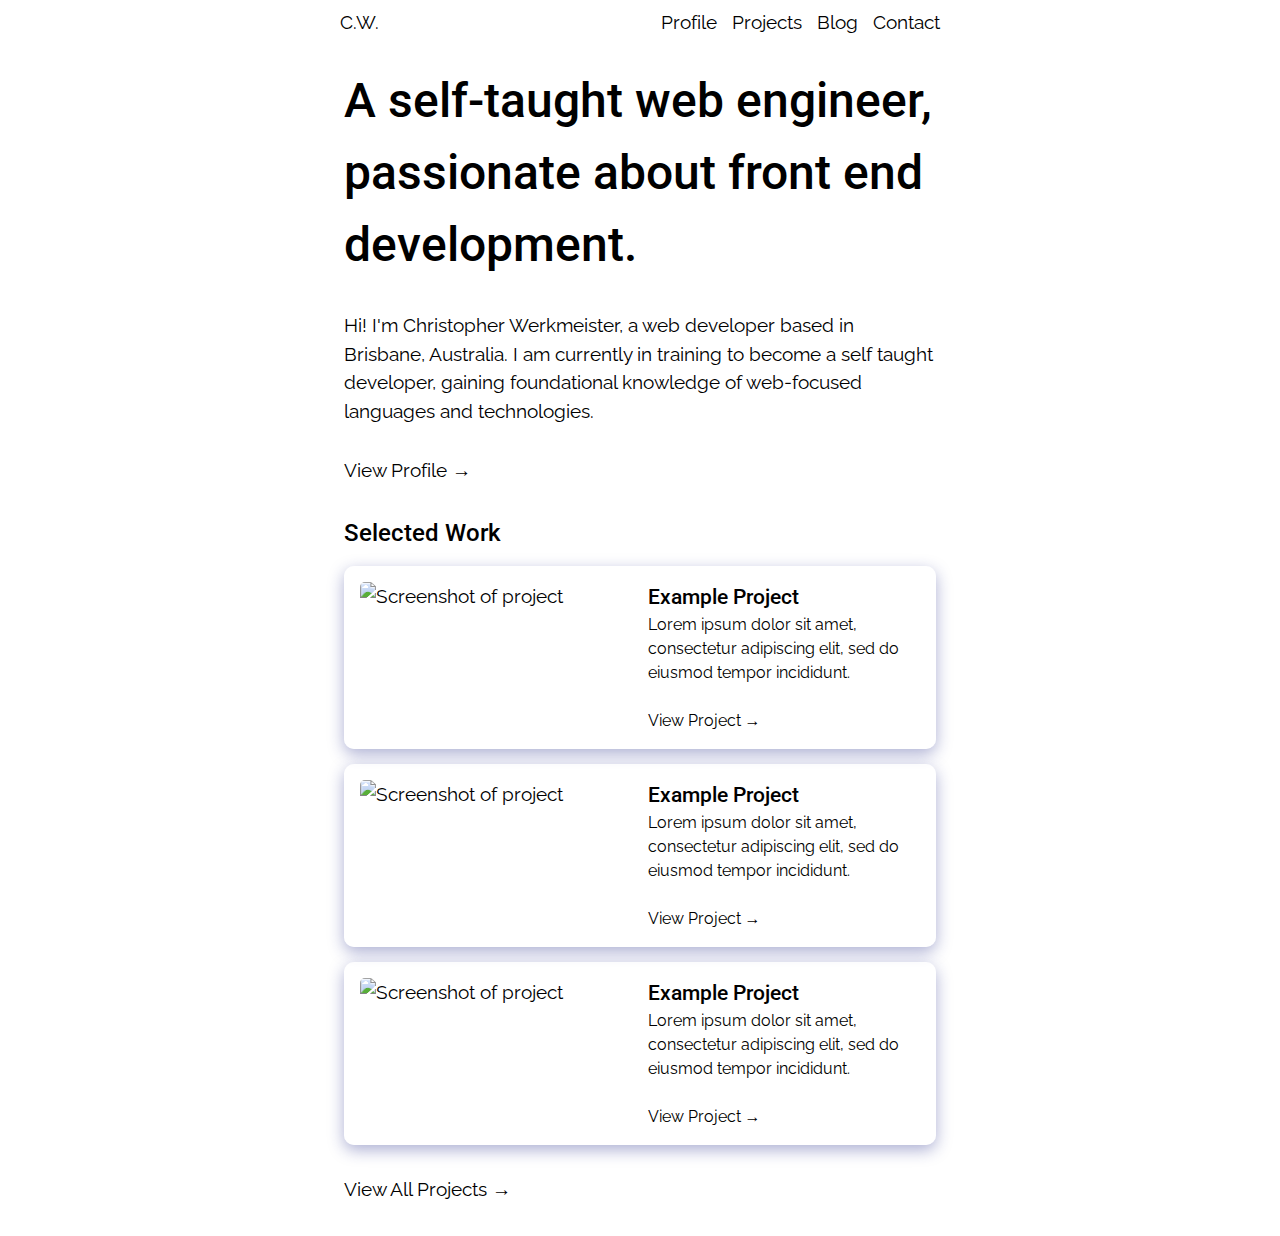
==== index.html @ 1f95f292 "update links" ====
<!DOCTYPE html>
<html lang="en">

<head>
  <meta charset="UTF-8">
  <meta name="viewport" content="width=device-width, initial-scale=1.0">
  <title>Christopher Werkmeister | Front End Developer</title>
  <link rel="preconnect" href="https://fonts.googleapis.com">
  <link rel="preconnect" href="https://fonts.gstatic.com" crossorigin>
  <link
    href="https://fonts.googleapis.com/css2?family=Raleway:ital,wght@0,100;0,200;0,300;0,400;0,500;0,600;0,700;0,800;1,100;1,200;1,300;1,400;1,500;1,600;1,700;1,800&family=Roboto:ital,wght@0,100;0,300;0,400;0,500;0,700;0,900;1,100;1,300;1,400;1,500;1,900&display=swap"
    rel="stylesheet">
  <link rel="stylesheet" href="styles/style.css">
  <link rel="stylesheet" href="styles/css-reset.css">
</head>

<body>
  <header class="header">
    <a class="logo" href="index.html">C.W.</a>
    <nav class="nav-container">
      <a href="html/profile.html">Profile</a>
      <a href="html/projects.html">Projects</a>
      <a href="html/blog.html">Blog</a>
      <a href="html/contact.html">Contact</a>
    </nav>
  </header>

  <main class="container">
    <section class="home-page-hero">
      <h1>A self-taught web engineer, passionate about front end development.</h1>
      <p>
        Hi! I'm Christopher Werkmeister, a web developer based in Brisbane, Australia. I am currently in training to
        become a self taught developer, gaining foundational knowledge of web-focused languages and technologies.
      </p>

      <p><a href="/profile.html">View Profile →</a></p>
    </section>

    <section class="projects-showcase">
      <h2>Selected Work</h2>

      <a class="selected-projects" href="insert-image">
        <figure>
          <img src="https://cdn.pixabay.com/photo/2023/04/10/06/32/tulip-7912886_1280.jpg" alt="Screenshot of project">
        </figure>
        <div>
          <h3>Example Project</h3>
          <p>
            Lorem ipsum dolor sit amet, consectetur adipiscing elit, sed do eiusmod tempor incididunt.
            <br>
            <br>
            View Project →
          </p>
        </div>
      </a>

      <a class="selected-projects" href="insert-image">
        <figure>
          <img src="https://cdn.pixabay.com/photo/2023/04/10/06/32/tulip-7912886_1280.jpg" alt="Screenshot of project">
        </figure>
        <div>
          <h3>Example Project</h3>
          <p>
            Lorem ipsum dolor sit amet, consectetur adipiscing elit, sed do eiusmod tempor incididunt.
            <br>
            <br>
            View Project →
          </p>
        </div>
      </a>

      <a class="selected-projects" href="insert-image">
        <figure>
          <img src="https://cdn.pixabay.com/photo/2023/04/10/06/32/tulip-7912886_1280.jpg" alt="Screenshot of project">
        </figure>
        <div>
          <h3>Example Project</h3>
          <p>
            Lorem ipsum dolor sit amet, consectetur adipiscing elit, sed do eiusmod tempor incididunt.
            <br>
            <br>
            View Project →
          </p>
        </div>
      </a>

      <p class="view-all"><a href="/projects.html">View All Projects →</a></p>

    </section>
  </main>
</body>

</html>
---- styles/style.css ----
/* Variables */
:root {
  --main-text-color: #000;
  --main-background-color: #ffff;
  --main-font-family: "Roboto", sans-serif;
  --secondary-font-family: "Raleway", sans-serif;
  --container-width: 100%;
  --max-container-width: 640px;
}

/* Typography */

h1,
h2,
h3 {
  font-family: var(--main-font-family);
  color: var(--main-text-color);
  font-weight: 500;
}

h1 {
  font-size: 3rem;
}

h2 {
  font-size: 1.5rem;
}

h3 {
  font-size: 1.3rem;
}

p,
a {
  font-family: var(--secondary-font-family);
  color: var(--main-text-color);
  font-size: 1.2rem;
}

.home-page-hero p,
.home-page-hero a {
  font-size: 1.2rem;
  margin: 30px 0;
}

.projects-showcase h2 {
  margin: 30px 0 15px;
}

.projects-showcase p {
  font-size: 1rem;
}

/* Page Layout */

body {
  background-color: var(--main-background-color);
}

.container {
  width: var(--container-width);
  max-width: var(--max-container-width);
  padding: 0 24px 32px;
  margin: 0 auto;
}

/* Header */
.header {
  width: var(--container-width);
  max-width: var(--max-container-width);
  padding: 8px 20px;
  margin: 0 auto 20px;
  display: flex;
  justify-content: space-between;
  align-items: center;
}

.nav-container {
  display: flex;
  gap: 15px;
  justify-content: space-between;
}

.logo {
  margin-right: 15px;
}

.logo,
.nav-container a {
  font-size: 1.2rem;
}

/* Home Page - Projects */

.selected-projects {
  display: flex;
  flex-direction: column;
  gap: 15px;
  margin-bottom: 15px;
  padding: 15px;
  background: rgba(255, 255, 255, 0.5);
  box-shadow: 0px 5px 16px 0px rgba(31, 38, 135, 0.37);
  border-radius: 10px;
  border: 1px solid rgba(255, 255, 255, 0.18);
}

.selected-projects figure,
.selected-projects div {
  flex: 1;
}

.selected-projects img {
  border-radius: 5px;
}

.view-all {
  margin: 30px 0 0;
}

/* Get in touch */

.icon-links {
  display: flex;
  gap: 22px;
}

.icon-links img {
  width: 30px;
  height: 30px;
}

/* Sub Page Specific */
.sub-pages p,
.sub-pages h2 {
  margin: 20px 0;
}

.sub-pages span {
  color: #8338ec;
}

/* Media Queries */

@media screen and (max-width: 40em) {
  h1 {
    font-size: 2.2rem;
  }
  h2 {
    font-size: 1.3rem;
  }
  h3 {
    font-size: 1.1rem;
  }
  p,
  a {
    font-size: 1rem;
  }
  .home-page-hero p,
  .home-page-hero a {
    font-size: 1rem;
  }
  .logo,
  .nav-container a {
    font-size: 1rem;
  }
}

@media screen and (min-width: 40em) {
  .selected-projects {
    flex-direction: row;
  }
}
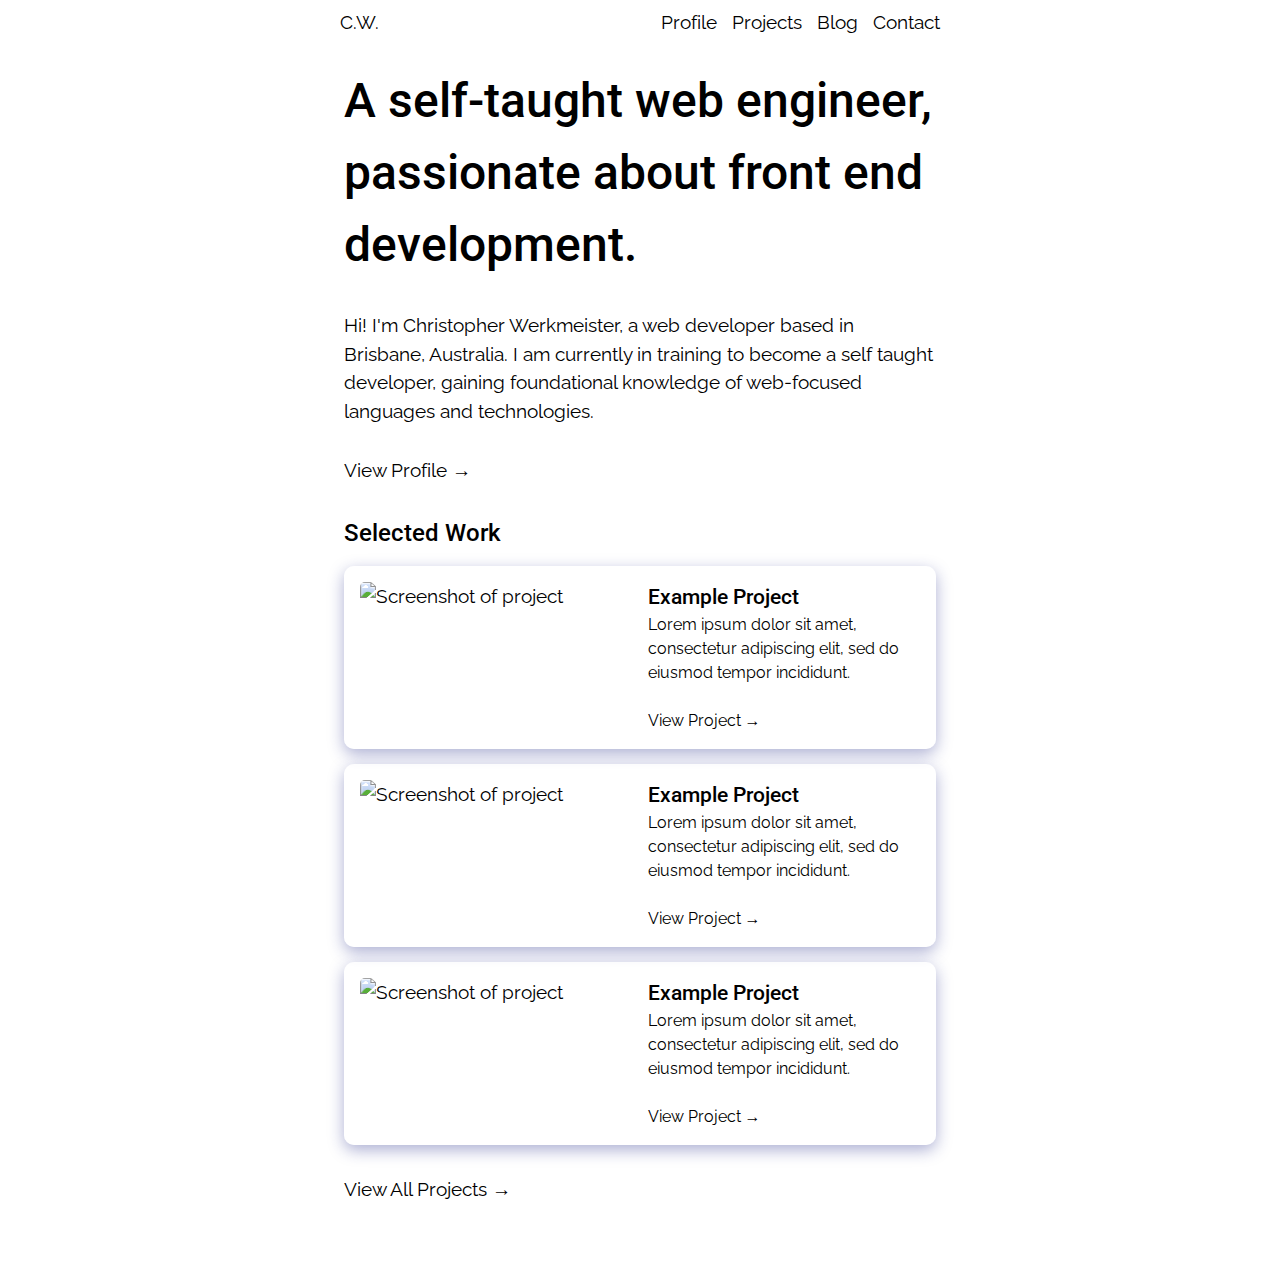
==== commit 111db384: "test" ====
--- a/index.html
+++ b/index.html
@@ -33,7 +33,7 @@
         become a self taught developer, gaining foundational knowledge of web-focused languages and technologies.
       </p>
 
-      <p><a href="/profile.html">View Profile →</a></p>
+      <p><a href="html/profile.html">View Profile →</a></p>
     </section>
 
     <section class="projects-showcase">
@@ -90,4 +90,9 @@
   </main>
 </body>
 
-</html>+</html>
+
+
+<h1 class="header"></h1>
+<div class="gallery"></div>
+<img src="" alt="">--- a/styles/style.css
+++ b/styles/style.css
@@ -90,6 +90,16 @@
   font-size: 1.2rem;
 }
 
+/* Profile Photo */
+.profile-photo {
+  border-radius: 15px;
+  margin: 0 auto;
+}
+
+.photo-caption {
+  text-align: center;
+}
+
 /* Home Page - Projects */
 
 .selected-projects {
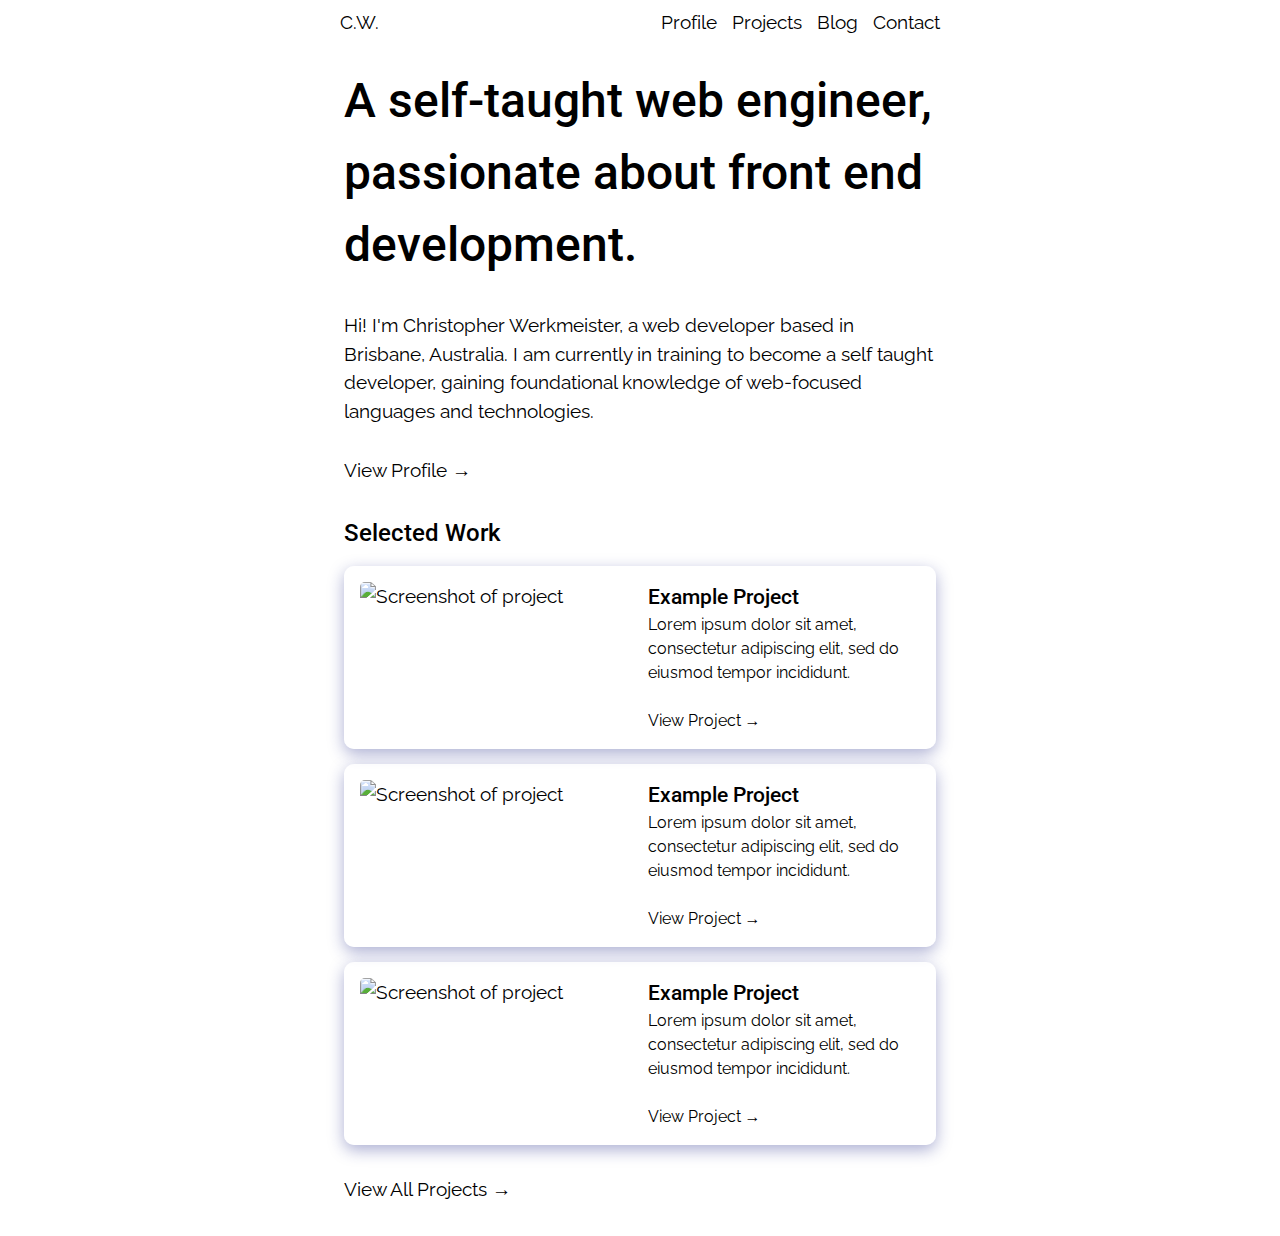
==== commit df470121: "test" ====
--- a/index.html
+++ b/index.html
@@ -90,9 +90,4 @@
   </main>
 </body>
 
-</html>
-
-
-<h1 class="header"></h1>
-<div class="gallery"></div>
-<img src="" alt="">+</html>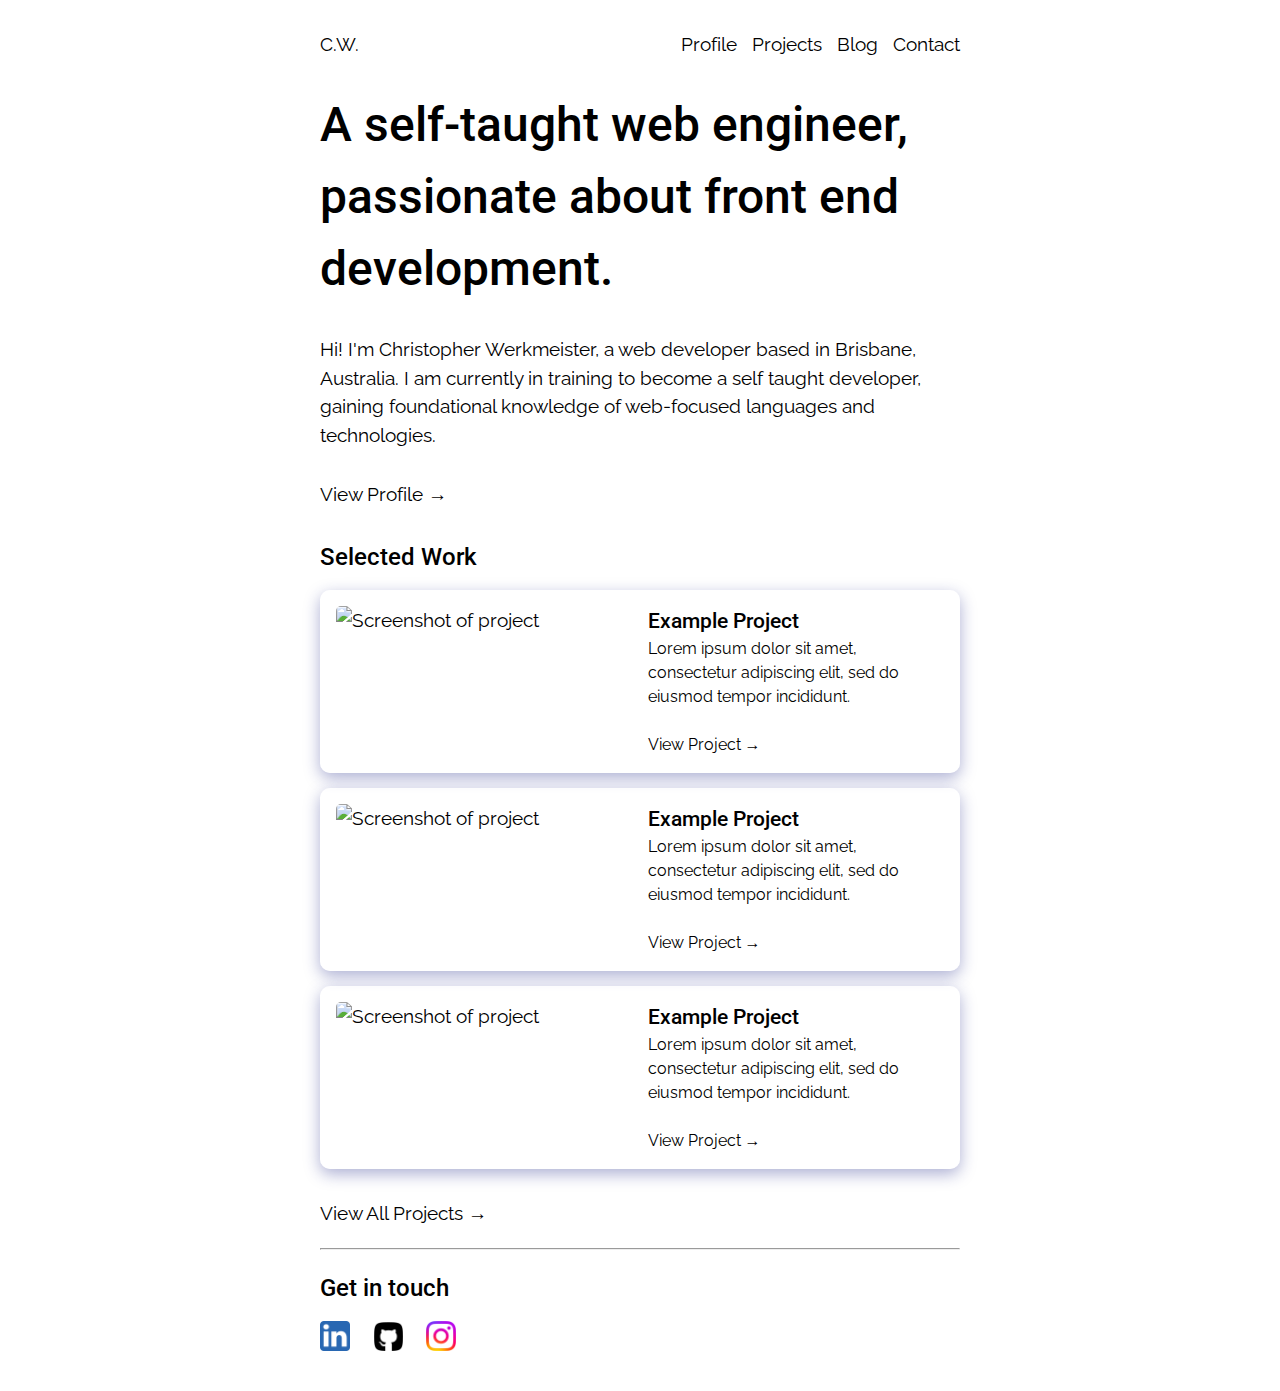
==== commit 10bd6f39: "add footers, update profile page & optimize" ====
--- a/index.html
+++ b/index.html
@@ -1,93 +1,104 @@
 <!DOCTYPE html>
 <html lang="en">
+  <head>
+    <meta charset="UTF-8" />
+    <meta name="viewport" content="width=device-width, initial-scale=1.0" />
+    <title>Christopher Werkmeister | Front End Developer</title>
+    <link rel="preconnect" href="https://fonts.googleapis.com" />
+    <link rel="preconnect" href="https://fonts.gstatic.com" crossorigin />
+    <link
+      href="https://fonts.googleapis.com/css2?family=Raleway:ital,wght@0,100;0,200;0,300;0,400;0,500;0,600;0,700;0,800;1,100;1,200;1,300;1,400;1,500;1,600;1,700;1,800&family=Roboto:ital,wght@0,100;0,300;0,400;0,500;0,700;0,900;1,100;1,300;1,400;1,500;1,900&display=swap"
+      rel="stylesheet" />
+    <link rel="stylesheet" href="styles/style.css" />
+    <link rel="stylesheet" href="styles/css-reset.css" />
+    <script src="script.js"></script>
+  </head>
 
-<head>
-  <meta charset="UTF-8">
-  <meta name="viewport" content="width=device-width, initial-scale=1.0">
-  <title>Christopher Werkmeister | Front End Developer</title>
-  <link rel="preconnect" href="https://fonts.googleapis.com">
-  <link rel="preconnect" href="https://fonts.gstatic.com" crossorigin>
-  <link
-    href="https://fonts.googleapis.com/css2?family=Raleway:ital,wght@0,100;0,200;0,300;0,400;0,500;0,600;0,700;0,800;1,100;1,200;1,300;1,400;1,500;1,600;1,700;1,800&family=Roboto:ital,wght@0,100;0,300;0,400;0,500;0,700;0,900;1,100;1,300;1,400;1,500;1,900&display=swap"
-    rel="stylesheet">
-  <link rel="stylesheet" href="styles/style.css">
-  <link rel="stylesheet" href="styles/css-reset.css">
-</head>
+  <body>
+    <div class="page-wrapper">
+      <header class="header">
+        <a class="logo" href="index.html">C.W.</a>
+        <nav class="nav-container">
+          <a href="html/profile.html">Profile</a>
+          <a href="html/projects.html">Projects</a>
+          <a href="html/blog.html">Blog</a>
+          <a href="html/contact.html">Contact</a>
+        </nav>
+      </header>
 
-<body>
-  <header class="header">
-    <a class="logo" href="index.html">C.W.</a>
-    <nav class="nav-container">
-      <a href="html/profile.html">Profile</a>
-      <a href="html/projects.html">Projects</a>
-      <a href="html/blog.html">Blog</a>
-      <a href="html/contact.html">Contact</a>
-    </nav>
-  </header>
+      <main>
+        <section class="home-page-hero">
+          <h1>A self-taught web engineer, passionate about front end development.</h1>
+          <p>
+            Hi! I'm Christopher Werkmeister, a web developer based in Brisbane, Australia. I am currently in training to become a self taught developer, gaining
+            foundational knowledge of web-focused languages and technologies.
+          </p>
 
-  <main class="container">
-    <section class="home-page-hero">
-      <h1>A self-taught web engineer, passionate about front end development.</h1>
-      <p>
-        Hi! I'm Christopher Werkmeister, a web developer based in Brisbane, Australia. I am currently in training to
-        become a self taught developer, gaining foundational knowledge of web-focused languages and technologies.
-      </p>
+          <p><a href="html/profile.html">View Profile →</a></p>
+        </section>
 
-      <p><a href="html/profile.html">View Profile →</a></p>
-    </section>
+        <section class="projects-showcase">
+          <h2>Selected Work</h2>
 
-    <section class="projects-showcase">
-      <h2>Selected Work</h2>
+          <a class="selected-projects" href="insert-image">
+            <figure>
+              <img src="https://cdn.pixabay.com/photo/2023/04/10/06/32/tulip-7912886_1280.jpg" alt="Screenshot of project" />
+            </figure>
+            <div>
+              <h3>Example Project</h3>
+              <p>
+                Lorem ipsum dolor sit amet, consectetur adipiscing elit, sed do eiusmod tempor incididunt.
+                <br />
+                <br />
+                View Project →
+              </p>
+            </div>
+          </a>
 
-      <a class="selected-projects" href="insert-image">
-        <figure>
-          <img src="https://cdn.pixabay.com/photo/2023/04/10/06/32/tulip-7912886_1280.jpg" alt="Screenshot of project">
-        </figure>
-        <div>
-          <h3>Example Project</h3>
-          <p>
-            Lorem ipsum dolor sit amet, consectetur adipiscing elit, sed do eiusmod tempor incididunt.
-            <br>
-            <br>
-            View Project →
-          </p>
+          <a class="selected-projects" href="insert-image">
+            <figure>
+              <img src="https://cdn.pixabay.com/photo/2023/04/10/06/32/tulip-7912886_1280.jpg" alt="Screenshot of project" />
+            </figure>
+            <div>
+              <h3>Example Project</h3>
+              <p>
+                Lorem ipsum dolor sit amet, consectetur adipiscing elit, sed do eiusmod tempor incididunt.
+                <br />
+                <br />
+                View Project →
+              </p>
+            </div>
+          </a>
+
+          <a class="selected-projects" href="insert-image">
+            <figure>
+              <img src="https://cdn.pixabay.com/photo/2023/04/10/06/32/tulip-7912886_1280.jpg" alt="Screenshot of project" />
+            </figure>
+            <div>
+              <h3>Example Project</h3>
+              <p>
+                Lorem ipsum dolor sit amet, consectetur adipiscing elit, sed do eiusmod tempor incididunt.
+                <br />
+                <br />
+                View Project →
+              </p>
+            </div>
+          </a>
+
+          <p class="view-all"><a href="html/projects.html">View All Projects →</a></p>
+        </section>
+      </main>
+
+      <hr />
+
+      <footer class="footer">
+        <h2>Get in touch</h2>
+        <div class="icon-links">
+          <a href="https://www.linkedin.com/in/christopher-werkmeister-9a5222265/"><img src="../images/inkedin_logo_icon.png" alt="linkedin icon" /></a>
+          <a href="https://github.com/xAnDrOm3dAx"><img src="../images/4747499_github_icon.png" alt="github icon" /></a>
+          <a href="https://www.instagram.com/w3rky/"><img src="../images/instagram_logo_icon.png" alt="instagram icon" /></a>
         </div>
-      </a>
-
-      <a class="selected-projects" href="insert-image">
-        <figure>
-          <img src="https://cdn.pixabay.com/photo/2023/04/10/06/32/tulip-7912886_1280.jpg" alt="Screenshot of project">
-        </figure>
-        <div>
-          <h3>Example Project</h3>
-          <p>
-            Lorem ipsum dolor sit amet, consectetur adipiscing elit, sed do eiusmod tempor incididunt.
-            <br>
-            <br>
-            View Project →
-          </p>
-        </div>
-      </a>
-
-      <a class="selected-projects" href="insert-image">
-        <figure>
-          <img src="https://cdn.pixabay.com/photo/2023/04/10/06/32/tulip-7912886_1280.jpg" alt="Screenshot of project">
-        </figure>
-        <div>
-          <h3>Example Project</h3>
-          <p>
-            Lorem ipsum dolor sit amet, consectetur adipiscing elit, sed do eiusmod tempor incididunt.
-            <br>
-            <br>
-            View Project →
-          </p>
-        </div>
-      </a>
-
-      <p class="view-all"><a href="/projects.html">View All Projects →</a></p>
-
-    </section>
-  </main>
-</body>
-
-</html>+      </footer>
+    </div>
+  </body>
+</html>
--- a/styles/style.css
+++ b/styles/style.css
@@ -9,6 +9,10 @@
 }
 
 /* Typography */
+
+html {
+  font-size: 16px;
+}
 
 h1,
 h2,
@@ -31,6 +35,7 @@
 }
 
 p,
+figure,
 a {
   font-family: var(--secondary-font-family);
   color: var(--main-text-color);
@@ -53,22 +58,23 @@
 
 /* Page Layout */
 
+html {
+  margin: 20px;
+}
+
 body {
   background-color: var(--main-background-color);
 }
 
-.container {
+.page-wrapper {
   width: var(--container-width);
   max-width: var(--max-container-width);
-  padding: 0 24px 32px;
   margin: 0 auto;
 }
 
 /* Header */
 .header {
-  width: var(--container-width);
-  max-width: var(--max-container-width);
-  padding: 8px 20px;
+  padding: 10px 0px;
   margin: 0 auto 20px;
   display: flex;
   justify-content: space-between;
@@ -97,7 +103,9 @@
 }
 
 .photo-caption {
+  margin-top: 15px;
   text-align: center;
+  font-weight: bold;
 }
 
 /* Home Page - Projects */
@@ -121,17 +129,25 @@
 
 .selected-projects img {
   border-radius: 5px;
+  overflow: hidden;
 }
 
 .view-all {
-  margin: 30px 0 0;
+  margin: 30px 0 20px;
 }
 
-/* Get in touch */
+/* Footer */
+
+.footer {
+  margin: 0 auto;
+  margin-bottom: 20px;
+  margin-top: 20px;
+}
 
 .icon-links {
   display: flex;
-  gap: 22px;
+  gap: 23px;
+  margin-top: 15px;
 }
 
 .icon-links img {
@@ -162,6 +178,7 @@
     font-size: 1.1rem;
   }
   p,
+  figure,
   a {
     font-size: 1rem;
   }
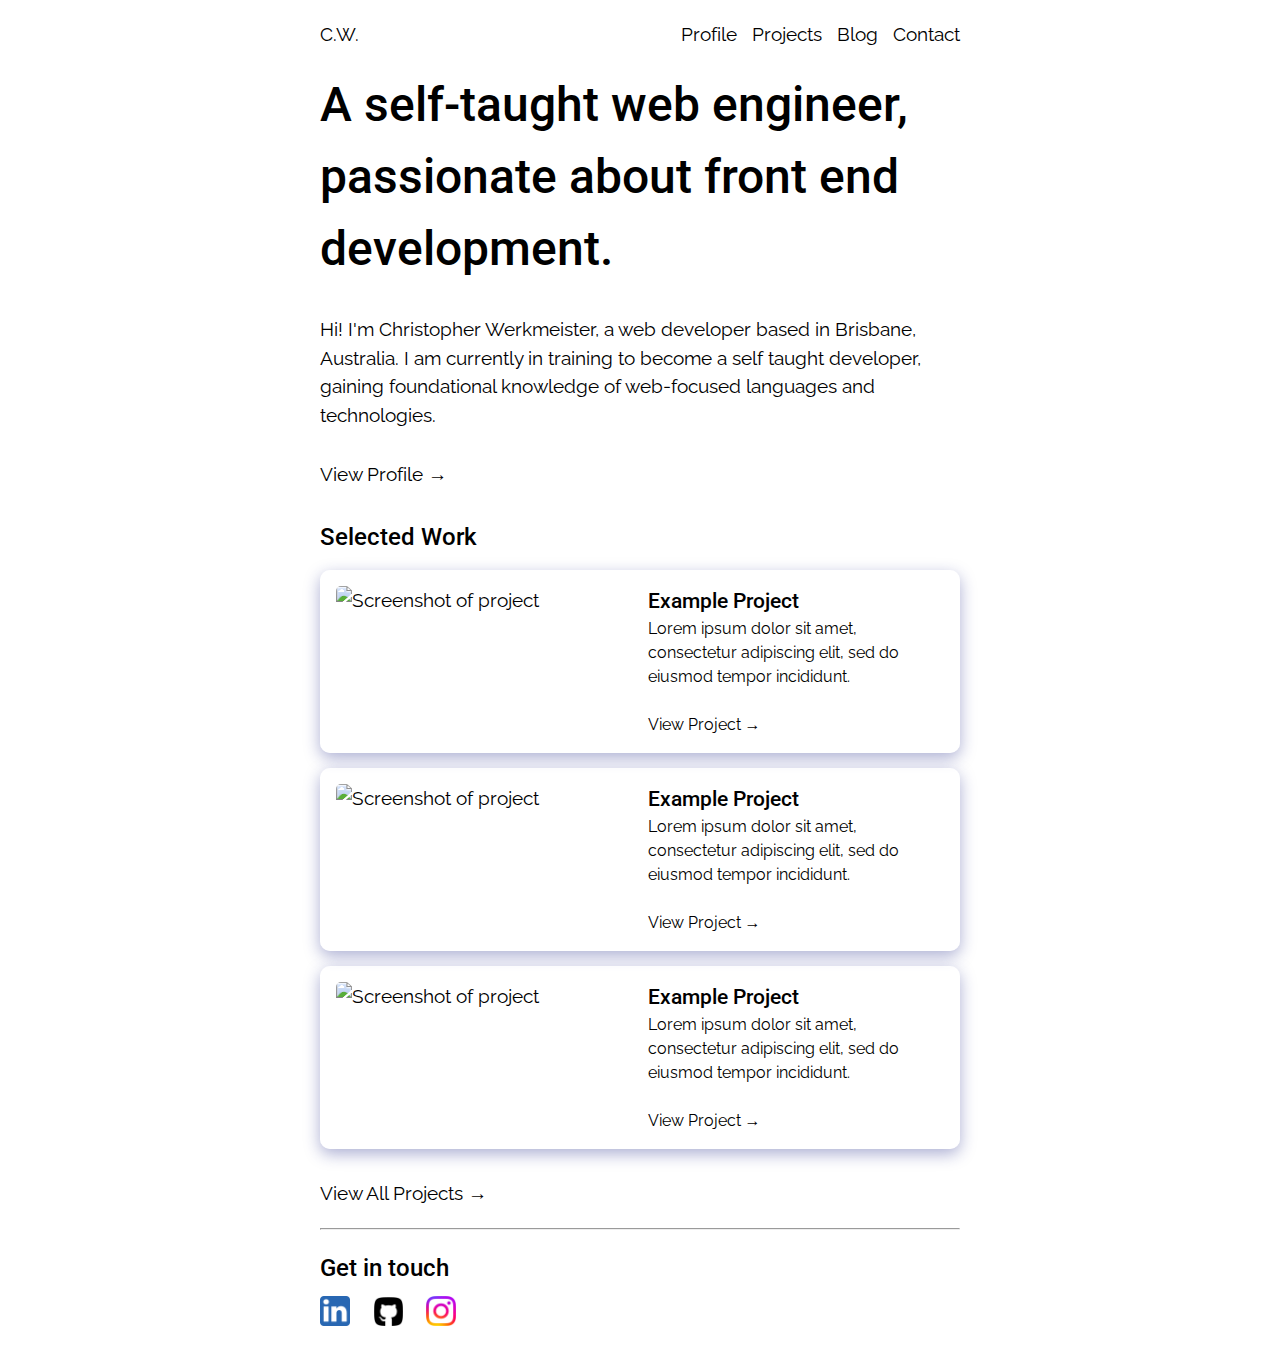
==== commit 961c6f55: "defer" ====
--- a/index.html
+++ b/index.html
@@ -1,104 +1,111 @@
 <!DOCTYPE html>
 <html lang="en">
-  <head>
-    <meta charset="UTF-8" />
-    <meta name="viewport" content="width=device-width, initial-scale=1.0" />
-    <title>Christopher Werkmeister | Front End Developer</title>
-    <link rel="preconnect" href="https://fonts.googleapis.com" />
-    <link rel="preconnect" href="https://fonts.gstatic.com" crossorigin />
-    <link
-      href="https://fonts.googleapis.com/css2?family=Raleway:ital,wght@0,100;0,200;0,300;0,400;0,500;0,600;0,700;0,800;1,100;1,200;1,300;1,400;1,500;1,600;1,700;1,800&family=Roboto:ital,wght@0,100;0,300;0,400;0,500;0,700;0,900;1,100;1,300;1,400;1,500;1,900&display=swap"
-      rel="stylesheet" />
-    <link rel="stylesheet" href="styles/style.css" />
-    <link rel="stylesheet" href="styles/css-reset.css" />
-    <script src="script.js"></script>
-  </head>
 
-  <body>
-    <div class="page-wrapper">
-      <header class="header">
-        <a class="logo" href="index.html">C.W.</a>
-        <nav class="nav-container">
-          <a href="html/profile.html">Profile</a>
-          <a href="html/projects.html">Projects</a>
-          <a href="html/blog.html">Blog</a>
-          <a href="html/contact.html">Contact</a>
-        </nav>
-      </header>
+<head>
+  <meta charset="UTF-8" />
+  <meta name="viewport" content="width=device-width, initial-scale=1.0" />
+  <title>Christopher Werkmeister | Front End Developer</title>
+  <link rel="preconnect" href="https://fonts.googleapis.com" />
+  <link rel="preconnect" href="https://fonts.gstatic.com" crossorigin />
+  <link
+    href="https://fonts.googleapis.com/css2?family=Raleway:ital,wght@0,100;0,200;0,300;0,400;0,500;0,600;0,700;0,800;1,100;1,200;1,300;1,400;1,500;1,600;1,700;1,800&family=Roboto:ital,wght@0,100;0,300;0,400;0,500;0,700;0,900;1,100;1,300;1,400;1,500;1,900&display=swap"
+    rel="stylesheet" />
+  <link rel="stylesheet" href="styles/style.css" />
+  <link rel="stylesheet" href="styles/css-reset.css" />
+  <script src="scripts/script.js" defer></script>
+</head>
 
-      <main>
-        <section class="home-page-hero">
-          <h1>A self-taught web engineer, passionate about front end development.</h1>
-          <p>
-            Hi! I'm Christopher Werkmeister, a web developer based in Brisbane, Australia. I am currently in training to become a self taught developer, gaining
-            foundational knowledge of web-focused languages and technologies.
-          </p>
+<body>
+  <div class="page-wrapper">
+    <header class="header">
+      <a class="logo" href="index.html">C.W.</a>
+      <nav class="nav-container">
+        <a href="html/profile.html">Profile</a>
+        <a href="html/projects.html">Projects</a>
+        <a href="html/blog.html">Blog</a>
+        <a href="html/contact.html">Contact</a>
+      </nav>
+    </header>
 
-          <p><a href="html/profile.html">View Profile →</a></p>
-        </section>
+    <main>
+      <section class="home-page-hero">
+        <h1>A self-taught web engineer, passionate about front end development.</h1>
+        <p>
+          Hi! I'm Christopher Werkmeister, a web developer based in Brisbane, Australia. I am currently in training to
+          become a self taught developer, gaining
+          foundational knowledge of web-focused languages and technologies.
+        </p>
 
-        <section class="projects-showcase">
-          <h2>Selected Work</h2>
+        <p><a href="html/profile.html">View Profile →</a></p>
+      </section>
 
-          <a class="selected-projects" href="insert-image">
-            <figure>
-              <img src="https://cdn.pixabay.com/photo/2023/04/10/06/32/tulip-7912886_1280.jpg" alt="Screenshot of project" />
-            </figure>
-            <div>
-              <h3>Example Project</h3>
-              <p>
-                Lorem ipsum dolor sit amet, consectetur adipiscing elit, sed do eiusmod tempor incididunt.
-                <br />
-                <br />
-                View Project →
-              </p>
-            </div>
-          </a>
+      <section class="projects-showcase">
+        <h2>Selected Work</h2>
 
-          <a class="selected-projects" href="insert-image">
-            <figure>
-              <img src="https://cdn.pixabay.com/photo/2023/04/10/06/32/tulip-7912886_1280.jpg" alt="Screenshot of project" />
-            </figure>
-            <div>
-              <h3>Example Project</h3>
-              <p>
-                Lorem ipsum dolor sit amet, consectetur adipiscing elit, sed do eiusmod tempor incididunt.
-                <br />
-                <br />
-                View Project →
-              </p>
-            </div>
-          </a>
+        <a class="selected-projects" href="insert-image">
+          <figure>
+            <img src="https://cdn.pixabay.com/photo/2023/04/10/06/32/tulip-7912886_1280.jpg"
+              alt="Screenshot of project" />
+          </figure>
+          <div>
+            <h3>Example Project</h3>
+            <p>
+              Lorem ipsum dolor sit amet, consectetur adipiscing elit, sed do eiusmod tempor incididunt.
+              <br />
+              <br />
+              View Project →
+            </p>
+          </div>
+        </a>
 
-          <a class="selected-projects" href="insert-image">
-            <figure>
-              <img src="https://cdn.pixabay.com/photo/2023/04/10/06/32/tulip-7912886_1280.jpg" alt="Screenshot of project" />
-            </figure>
-            <div>
-              <h3>Example Project</h3>
-              <p>
-                Lorem ipsum dolor sit amet, consectetur adipiscing elit, sed do eiusmod tempor incididunt.
-                <br />
-                <br />
-                View Project →
-              </p>
-            </div>
-          </a>
+        <a class="selected-projects" href="insert-image">
+          <figure>
+            <img src="https://cdn.pixabay.com/photo/2023/04/10/06/32/tulip-7912886_1280.jpg"
+              alt="Screenshot of project" />
+          </figure>
+          <div>
+            <h3>Example Project</h3>
+            <p>
+              Lorem ipsum dolor sit amet, consectetur adipiscing elit, sed do eiusmod tempor incididunt.
+              <br />
+              <br />
+              View Project →
+            </p>
+          </div>
+        </a>
 
-          <p class="view-all"><a href="html/projects.html">View All Projects →</a></p>
-        </section>
-      </main>
+        <a class="selected-projects" href="insert-image">
+          <figure>
+            <img src="https://cdn.pixabay.com/photo/2023/04/10/06/32/tulip-7912886_1280.jpg"
+              alt="Screenshot of project" />
+          </figure>
+          <div>
+            <h3>Example Project</h3>
+            <p>
+              Lorem ipsum dolor sit amet, consectetur adipiscing elit, sed do eiusmod tempor incididunt.
+              <br />
+              <br />
+              View Project →
+            </p>
+          </div>
+        </a>
 
-      <hr />
+        <p class="view-all"><a href="html/projects.html">View All Projects →</a></p>
+      </section>
+    </main>
 
-      <footer class="footer">
-        <h2>Get in touch</h2>
-        <div class="icon-links">
-          <a href="https://www.linkedin.com/in/christopher-werkmeister-9a5222265/"><img src="../images/inkedin_logo_icon.png" alt="linkedin icon" /></a>
-          <a href="https://github.com/xAnDrOm3dAx"><img src="../images/4747499_github_icon.png" alt="github icon" /></a>
-          <a href="https://www.instagram.com/w3rky/"><img src="../images/instagram_logo_icon.png" alt="instagram icon" /></a>
-        </div>
-      </footer>
-    </div>
-  </body>
-</html>
+    <hr />
+
+    <footer class="footer">
+      <h2>Get in touch</h2>
+      <div class="icon-links">
+        <a href="https://www.linkedin.com/in/christopher-werkmeister-9a5222265/"><img src="images/inkedin_logo_icon.png"
+            alt="linkedin icon" /></a>
+        <a href="https://github.com/xAnDrOm3dAx"><img src="images/4747499_github_icon.png" alt="github icon" /></a>
+        <a href="https://www.instagram.com/w3rky/"><img src="images/instagram_logo_icon.png" alt="instagram icon" /></a>
+      </div>
+    </footer>
+  </div>
+</body>
+
+</html>--- a/styles/style.css
+++ b/styles/style.css
@@ -4,7 +4,6 @@
   --main-background-color: #ffff;
   --main-font-family: "Roboto", sans-serif;
   --secondary-font-family: "Raleway", sans-serif;
-  --container-width: 100%;
   --max-container-width: 640px;
 }
 
@@ -58,24 +57,19 @@
 
 /* Page Layout */
 
-html {
-  margin: 20px;
-}
-
 body {
   background-color: var(--main-background-color);
+  padding: 0px 20px;
 }
 
 .page-wrapper {
-  width: var(--container-width);
   max-width: var(--max-container-width);
   margin: 0 auto;
 }
 
 /* Header */
 .header {
-  padding: 10px 0px;
-  margin: 0 auto 20px;
+  margin: 20px 0px;
   display: flex;
   justify-content: space-between;
   align-items: center;
@@ -105,7 +99,7 @@
 .photo-caption {
   margin-top: 15px;
   text-align: center;
-  font-weight: bold;
+  font-weight: 600;
 }
 
 /* Home Page - Projects */
@@ -140,14 +134,13 @@
 
 .footer {
   margin: 0 auto;
-  margin-bottom: 20px;
-  margin-top: 20px;
+  margin: 20px 0px 40px;
 }
 
 .icon-links {
   display: flex;
   gap: 23px;
-  margin-top: 15px;
+  margin-top: 10px;
 }
 
 .icon-links img {
